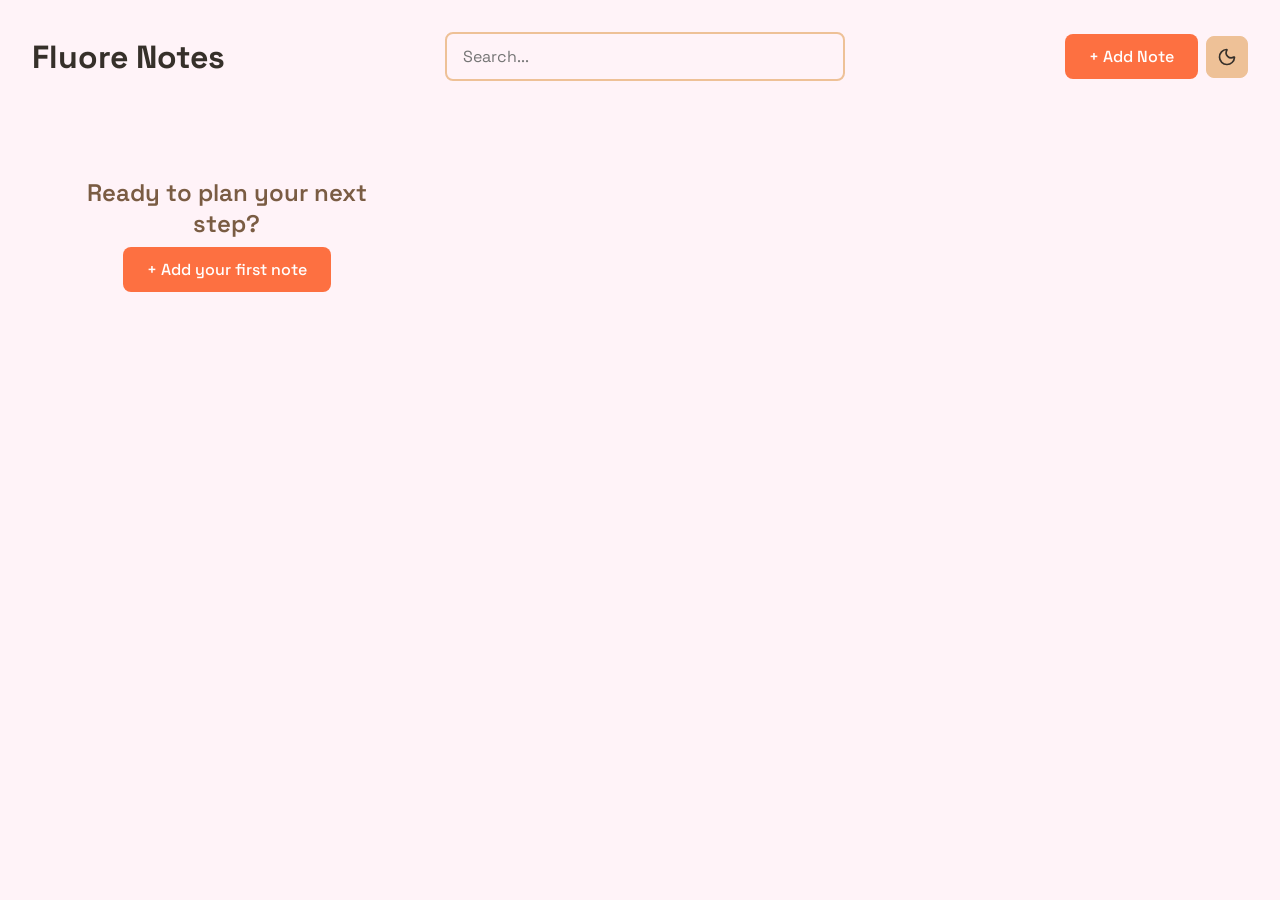
==== apps/web/index.html @ f46772a7 "file system refactor" ====
<!DOCTYPE html>
<html lang="en">
<head>
    <meta charset="UTF-8">
    <meta name="viewport" content="width=device-width, initial-scale=1.0">
    <title>Fluore</title>

    <meta name="google-site-verification" content="DSH0HZp0ZJgHmGOEcTpcjYUxs8lS-x4-sncp4mgwa3U" />

    <script
    src="https://js.sentry-cdn.com/c8f91f87a39161efba118c9aa3c41ac3.min.js"
    crossorigin="anonymous"
    ></script>

    <script>
    Sentry.onLoad(function() {
        Sentry.init({
        // Tracing
        tracesSampleRate: 1.0, // Capture 100% of the transactions
        });
    });
    </script>

    <link rel="stylesheet" href="style.css">
    <script src="app.js" defer></script>
</head>
<body>
    <header>
        <h1>Fluore Notes</h1>

        <input type="text" id="searchInput" class="search-bar" placeholder="Search...">

        <div class="header-actions">
            <button class="add-note-btn" onclick="openNoteDialog()">+ Add Note</button> <!-- also calling a function -->
            <button id="themeToggleBtn" class="theme-toggle-btn" aria-label="Toggle theme">
                <svg width="20" height="20" viewBox="0 0 24 24" fill="none" stroke="currentColor" stroke-width="2" stroke-linecap="round" stroke-linejoin="round"><path d="M21 12.79A9 9 0 1 1 11.21 3 7 7 0 0 0 21 12.79z"/></svg>
            </button>
        </div>
    </header>
    <main id="notesContainer" class="notes-grid">

    </main>
    <dialog id="noteDialog">
        <div class="dialog-content">
            <div class="dialog-header">
                <h2 class="dialog-title" id="dialogTitle">Add New Note</h2>
                <button class="close-btn" onclick="closeNoteDialog()">x</button> <!-- calling javascript function -->
            </div>

            <form id="noteForm">
                <div class="form-group">
                    <label for="noteTitle" class="form-label">Title</label>
                    <input type="text" id="noteTitle" class="form-input" placeholder="Enter Note Title..." required>
                </div>

                <div class="form-group">
                    <label for="noteContent" class="form-label">Content</label>
                    <textarea id="noteContent" class="form-textarea" placeholder="Write your note here..." required></textarea>
                </div>

                <div class="form-group">
                    <select id="noteColor" class="form-input">
                        <option value="">🎨 Default</option>
                        <option value="#FF3B30">🔴 Dusty Rose</option>
                        <option value="#FF9500">🟠 Warm Peach</option>
                        <option value="#FFCC00">🟡 Butter Cream</option>
                        <option value="#34C759">🟢 Sage Green</option>
                        <option value="#007AFF">🔵 Ice Cyan</option>
                        <option value="#AF52DE">🟣 Muted Lavender</option>
                        <option value="#FFFFFF">⚪ Soft Slate Gray</option>
                    </select>
                </div>

                <div class="dialog-actions">
                    <button type="button" class="cancel-btn" onclick="closeNoteDialog()">Cancel</button>
                    <button type="submit" class="save-btn">Save Note</button>
                </div>

            </form>
        </div>

    </dialog>
</body>
</html>
---- apps/web/style.css ----
@import url('https://fonts.googleapis.com/css2?family=Space+Grotesk:wght@300..700&display=swap');

* {
  margin: 0;
  padding: 0;
  box-sizing: border-box;
}

:root {
  --brand-color: #fd7041;
  --brand-hover: #d25635;
  --base-color: #fff3f8;
  --surface-color: #eec197;
  --text-color: #36302a;
  --secondary-text-color: #7a5c43;
  --base-transparent-90: rgba(255, 243, 248, 0.9);
  --base-transparent-100: rgba(255, 243, 248, 1);
  --shadow-color: rgba(54, 48, 42, 0.1);
  --backdrop-color: rgba(54, 48, 42, 0.2);
}

.dark-theme {
  --brand-color: #ff845e;
  --brand-hover: #fd7041;
  --base-color: #1f1a17;
  --surface-color: #2d2520;
  --text-color: #fff3f8;
  --secondary-text-color: #eec197;
  --base-transparent-90: rgba(31, 26, 23, 0.9);
  --base-transparent-100: rgba(31, 26, 23, 1);
  --shadow-color: rgba(0, 0, 0, 0.5);
  --backdrop-color: rgba(31, 26, 23, 0.7);
}

body {
  font-family: 'Space Grotesk', sans-serif;
  margin: 2rem;
  background: var(--base-color);
  color: var(--text-color);
}

h1 {
  margin-bottom: 0;
}

button, input, textarea {
  font: inherit;
}

header {
  display: flex;
  justify-content: space-between;
  align-items: center;
  margin-bottom: 2rem;
  gap: 1rem;
}

.header-actions {
  display: flex;
  align-items: center;
  gap: 0.5rem;
}

.add-note-btn, .cancel-btn, .save-btn {
  padding: 0.75rem 1.5rem;
  border: none;
  border-radius: 0.5rem;
  cursor: pointer;
  font-weight: 500;
  transition: all 0.2s ease;
}

.add-note-btn, .save-btn {
  background: var(--brand-color);
  color: white;
}

.add-note-btn:hover, .save-btn:hover {
  background: var(--brand-hover);
}

.theme-toggle-btn {
  height: 42px;
  width: 42px;
  padding: 0;
  display: inline-flex;
  align-items: center;
  justify-content: center;
  background: var(--surface-color);
  color: var(--text-color);
  border: 1px solid var(--surface-color);
  border-radius: 0.5rem;
  cursor: pointer;
  transition: all 0.2s ease;
  margin-left: 0;
}

.theme-toggle-btn svg {
  width: 20px;
  height: 20px;
  display: block;
}

.theme-toggle-btn:hover {
  background: var(--brand-color);
  color: white;
}

.search-bar {
  flex: 1 0 100%; 
  max-width: 400px;
  margin: 0 1rem;
  padding: 0.75rem 1rem;
  border: 2px solid var(--surface-color);
  border-radius: 0.5rem;
  background: var(--base-color);
  color: var(--text-color);
  transition: border-color 0.2s ease;
}

.search-bar:focus {
  outline: none;
  border-color: var(--brand-color);
}

.notes-grid {
  display: grid;
  grid-template-columns: repeat(auto-fill, minmax(300px, 1fr));
  gap: 1.5rem;
}

.note-card {
  background: var(--surface-color);
  border-radius: 0.75rem;
  padding: 1.5rem;
  border: 1px solid var(--surface-color);
  transition: all 0.2s ease;
  position: relative;
}

.note-card:hover {
  transform: scale(1.02);
  box-shadow: 0 4px 20px var(--shadow-color);
}

.note-title {
  font-size: 1.25rem;
  font-weight: 600;
  margin-bottom: 0.75rem;
  color: var(--text-color);
  word-wrap: break-word;
}

.note-content {
  color: var(--secondary-text-color);
  line-height: 1.6;
  margin-bottom: 1rem;
  word-wrap: break-word;
  white-space: pre-wrap;
}

.note-actions {
  position: absolute;
  top: 1rem;
  right: 1rem;
  display: flex;
  gap: 0.5rem;
  opacity: 0;
  visibility: hidden;
  transition: all 0.2s ease;
}

.note-card:hover .note-actions {
  opacity: 1;
  visibility: visible;
}

.edit-btn, .delete-btn {
  width: 32px;
  height: 32px;
  border: none;
  border-radius: 0.375rem;
  cursor: pointer;
  display: flex;
  align-items: center;
  justify-content: center;
  transition: all 0.2s ease;
  backdrop-filter: blur(10px);
  background: var(--base-transparent-90);
  color: var(--text-color);
  border: 1px solid var(--surface-color);
}

.edit-btn:hover {
  background: var(--base-transparent-100);
  transform: scale(1.05);
}

.delete-btn:hover {
  background: #ff5252;
  transform: scale(1.05);
  color: white;
}

dialog {
  margin: auto;
  inset: 0;
  border: none;
  border-radius: 1rem;
  padding: 0;
  background: var(--surface-color);
  color: var(--text-color);
  max-width: 500px;
  width: 90vw;
}

dialog::backdrop {
  background: var(--backdrop-color);
  backdrop-filter: blur(4px);
}

.dialog-content {
  padding: 2rem;
}

.dialog-header {
  display: flex;
  justify-content: space-between;
  align-items: center;
  margin-bottom: 1.5rem;
}

.dialog-title {
  font-size: 1.5rem;
  font-weight: 600;
}

.close-btn {
  background: none;
  border: none;
  font-size: 1.5rem;
  cursor: pointer;
  color: var(--secondary-text-color);
  padding: 0.25rem;
  border-radius: 0.25rem;
  transition: background 0.2s ease;
}

.close-btn:hover {
  background: var(--surface-color);
}

.form-group {
  margin-bottom: 1.5rem;
}

.form-label {
  display: block;
  margin-bottom: 0.5rem;
  font-weight: 500;
  color: var(--text-color);
}

.form-input, .form-textarea {
  width: 100%;
  padding: 0.75rem;
  border: 2px solid var(--surface-color);
  border-radius: 0.5rem;
  font-size: 1rem;
  transition: border-color 0.2s ease;
  background: var(--base-color);
  color: var(--text-color);
}

.form-input:focus, .form-textarea:focus {
  outline: none;
  border-color: var(--brand-color);
}

.form-textarea {
  resize: vertical;
  min-height: 120px;
}

.dialog-actions {
  display: flex;
  gap: 1rem;
  justify-content: flex-end;
}

.cancel-btn {
  background: var(--base-color);
  color: var(--text-color);
}

.empty-state {
  text-align: center;
  padding: 4rem 2rem;
  color: var(--secondary-text-color);
}

.empty-state h2 {
  font-size: 1.5rem;
  margin-bottom: 0.5rem;
  font-weight: 600;
}

.empty-state p {
  font-size: 1rem;
  margin-bottom: 2rem;
}

/* Fix mobile layout */
@media (max-width: 600px) {
  body {
    margin: 1rem; 
  }

  header {
    flex-wrap: wrap; 
    justify-content: space-between;
    align-items: center;
    gap: 0.75rem;
  }

  header h1 {
    order: 1;
    font-size: 1.5rem;
  }

  .header-actions {
    order: 2;
    display: flex;
    align-items: center;
  }

  .add-note-btn {
    padding: 0.6rem 1rem;
    font-size: 0.9rem;
    white-space: nowrap;
  }

  .theme-toggle-btn {
    padding: 0.6rem 0.8rem;
  }

  .search-bar {
    order: 3; 
    margin: 0.5rem 0 0 0;
    max-width: 100%;
    width: 100%;
  }
}

/* Ensure dark text on cards with light pastel backgrounds */
.note-card[style*="background-color: #"],
.note-card[style*="background-color:#"] {
  color: #36302a;
}

.note-card[style*="background-color: #"] .note-title,
.note-card[style*="background-color:#"] .note-title {
  color: #36302a;
}

.note-card[style*="background-color: #"] .note-content,
.note-card[style*="background-color:#"] .note-content {
  color: #524336;
}
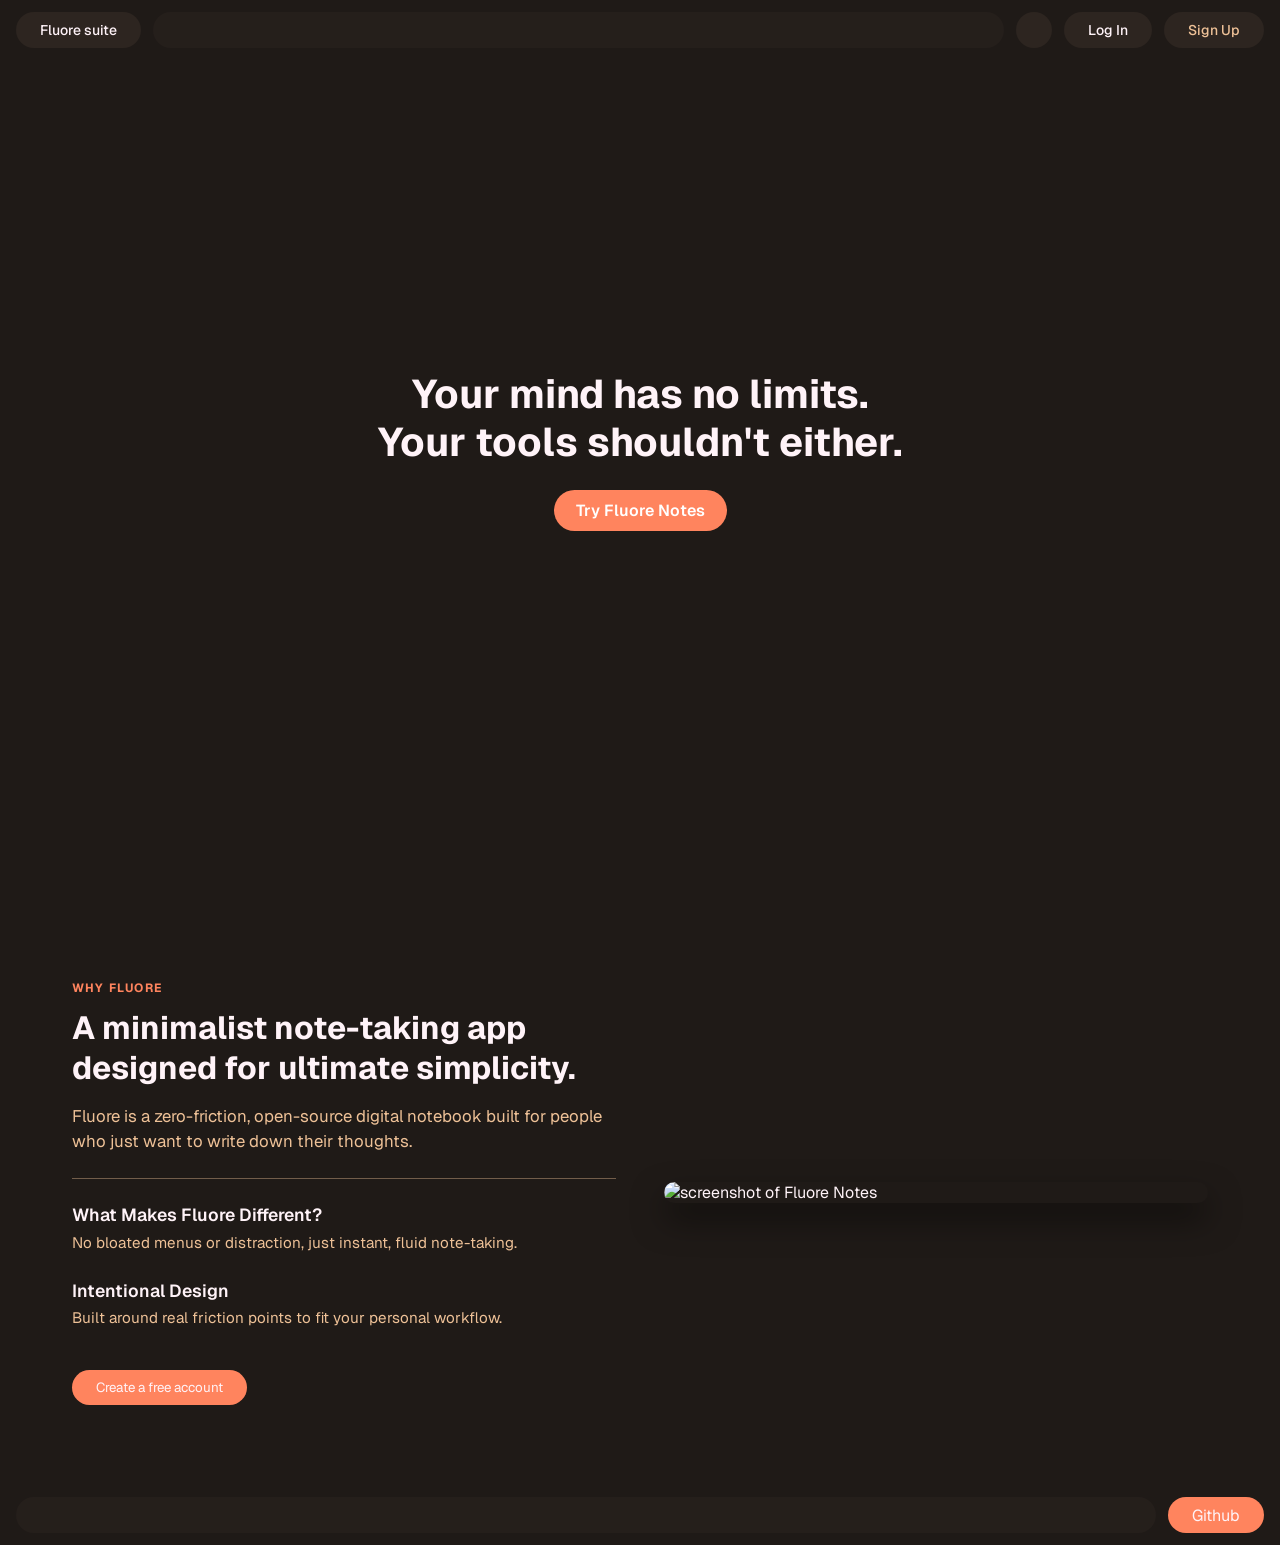
==== commit a781124e: "refactor" ====
--- a/apps/web/index.html
+++ b/apps/web/index.html
@@ -3,82 +3,60 @@
 <head>
     <meta charset="UTF-8">
     <meta name="viewport" content="width=device-width, initial-scale=1.0">
-    <title>Fluore</title>
-
-    <meta name="google-site-verification" content="DSH0HZp0ZJgHmGOEcTpcjYUxs8lS-x4-sncp4mgwa3U" />
-
-    <script
-    src="https://js.sentry-cdn.com/c8f91f87a39161efba118c9aa3c41ac3.min.js"
-    crossorigin="anonymous"
-    ></script>
-
-    <script>
-    Sentry.onLoad(function() {
-        Sentry.init({
-        // Tracing
-        tracesSampleRate: 1.0, // Capture 100% of the transactions
-        });
-    });
-    </script>
-
+    <title>Document</title>
     <link rel="stylesheet" href="style.css">
     <script src="app.js" defer></script>
 </head>
-<body>
-    <header>
-        <h1>Fluore Notes</h1>
 
-        <input type="text" id="searchInput" class="search-bar" placeholder="Search...">
+<body class="dark-theme">
+    <div class="first-screen">
+        <header>
+            <nav class="navbar">
+                <div class="nav-brand">Fluore suite</div>
+                <div class="gap"></div>
+                <button class="theme-switch"></button>
+                <button class="login">Log In</button>
+                <button class="signup">Sign Up</button>
+            </nav>
+        </header>
 
-        <div class="header-actions">
-            <button class="add-note-btn" onclick="openNoteDialog()">+ Add Note</button> <!-- also calling a function -->
-            <button id="themeToggleBtn" class="theme-toggle-btn" aria-label="Toggle theme">
-                <svg width="20" height="20" viewBox="0 0 24 24" fill="none" stroke="currentColor" stroke-width="2" stroke-linecap="round" stroke-linejoin="round"><path d="M21 12.79A9 9 0 1 1 11.21 3 7 7 0 0 0 21 12.79z"/></svg>
-            </button>
-        </div>
-    </header>
-    <main id="notesContainer" class="notes-grid">
+        <section class="hero-section">
+            <h1 class="hero-text">Your mind has no limits.<br>Your tools shouldn't either.</h1>
+            <a href="https://fluore.pages.dev" class="primary-cta">Try Fluore Notes</a>
+        </section>
+    </div>
 
-    </main>
-    <dialog id="noteDialog">
-        <div class="dialog-content">
-            <div class="dialog-header">
-                <h2 class="dialog-title" id="dialogTitle">Add New Note</h2>
-                <button class="close-btn" onclick="closeNoteDialog()">x</button> <!-- calling javascript function -->
+    <section class="introduction">
+        <div class="intro-text">
+            <span class="section-tag">WHY FLUORE</span>
+            <h2>A minimalist note-taking app designed for ultimate simplicity.</h2>
+
+            <h3 class="intro-subtitle">Fluore is a zero-friction, open-source digital notebook built for people who just want to write down their thoughts.</h3>
+            
+            <hr class="divider">
+
+            <div class="feature-list">
+                <div class="feature-item">
+                    <h3>What Makes Fluore Different?</h3>
+                    <p>No bloated menus or distraction, just instant, fluid note-taking.</p>
+                </div>
+                <div class="feature-item">
+                    <h3>Intentional Design</h3>
+                    <p>Built around real friction points to fit your personal workflow.</p>
+                </div>
             </div>
 
-            <form id="noteForm">
-                <div class="form-group">
-                    <label for="noteTitle" class="form-label">Title</label>
-                    <input type="text" id="noteTitle" class="form-input" placeholder="Enter Note Title..." required>
-                </div>
-
-                <div class="form-group">
-                    <label for="noteContent" class="form-label">Content</label>
-                    <textarea id="noteContent" class="form-textarea" placeholder="Write your note here..." required></textarea>
-                </div>
-
-                <div class="form-group">
-                    <select id="noteColor" class="form-input">
-                        <option value="">🎨 Default</option>
-                        <option value="#FF3B30">🔴 Dusty Rose</option>
-                        <option value="#FF9500">🟠 Warm Peach</option>
-                        <option value="#FFCC00">🟡 Butter Cream</option>
-                        <option value="#34C759">🟢 Sage Green</option>
-                        <option value="#007AFF">🔵 Ice Cyan</option>
-                        <option value="#AF52DE">🟣 Muted Lavender</option>
-                        <option value="#FFFFFF">⚪ Soft Slate Gray</option>
-                    </select>
-                </div>
-
-                <div class="dialog-actions">
-                    <button type="button" class="cancel-btn" onclick="closeNoteDialog()">Cancel</button>
-                    <button type="submit" class="save-btn">Save Note</button>
-                </div>
-
-            </form>
+            <button class="secondary-cta">Create a free account</button>
         </div>
 
-    </dialog>
+        <div class="intro-image">
+            <img src="assets/ss.png" alt="screenshot of Fluore Notes" class="notes-ss">
+        </div>
+    </section>
+
+    <footer class="github">
+        <div class="gap"></div>
+        <a href="https://github.com/HamidAzizProtik/Fluore" class="github-btn">Github</a>
+    </footer>
 </body>
-</html> +</html>
--- a/apps/web/style.css
+++ b/apps/web/style.css
@@ -1,369 +1,314 @@
-@import url('https://fonts.googleapis.com/css2?family=Space+Grotesk:wght@300..700&display=swap');
+@import url('https://fonts.googleapis.com/css2?family=Geist:wght@100..900&display=swap');
 
 * {
-  margin: 0;
-  padding: 0;
-  box-sizing: border-box;
+    margin: 0;
+    padding: 0;
+    box-sizing: border-box;
 }
 
 :root {
-  --brand-color: #fd7041;
-  --brand-hover: #d25635;
-  --base-color: #fff3f8;
-  --surface-color: #eec197;
-  --text-color: #36302a;
-  --secondary-text-color: #7a5c43;
-  --base-transparent-90: rgba(255, 243, 248, 0.9);
-  --base-transparent-100: rgba(255, 243, 248, 1);
-  --shadow-color: rgba(54, 48, 42, 0.1);
-  --backdrop-color: rgba(54, 48, 42, 0.2);
+    --brand-color: #fd7041;
+    --brand-hover: #d25635;
+    --base-color: #fff3f8;
+    --surface-color: #eec197;
+    --text-color: #36302a;
+    --secondary-text-color: #7a5c43;
+    --base-transparent-90: rgba(255, 243, 248, 0.9);
+    --base-transparent-100: rgba(255, 243, 248, 1);
+    --shadow-color: rgba(54, 48, 42, 0.1);
+    --backdrop-color: rgba(54, 48, 42, 0.2);
 }
 
 .dark-theme {
-  --brand-color: #ff845e;
-  --brand-hover: #fd7041;
-  --base-color: #1f1a17;
-  --surface-color: #2d2520;
-  --text-color: #fff3f8;
-  --secondary-text-color: #eec197;
-  --base-transparent-90: rgba(31, 26, 23, 0.9);
-  --base-transparent-100: rgba(31, 26, 23, 1);
-  --shadow-color: rgba(0, 0, 0, 0.5);
-  --backdrop-color: rgba(31, 26, 23, 0.7);
+    --brand-color: #ff845e;
+    --brand-hover: #fd7041;
+    --base-color: #1f1a17;
+    --surface-color: #2d2520;
+    --text-color: #fff3f8;
+    --button-text-color: #fff3f8;
+    --secondary-text-color: #eec197;
+    --base-transparent-90: rgba(31, 26, 23, 0.9);
+    --base-transparent-100: rgba(31, 26, 23, 1);
+    --shadow-color: rgba(0, 0, 0, 0.5);
+    --backdrop-color: rgba(31, 26, 23, 0.7);
 }
 
 body {
-  font-family: 'Space Grotesk', sans-serif;
-  margin: 2rem;
-  background: var(--base-color);
-  color: var(--text-color);
-}
-
-h1 {
-  margin-bottom: 0;
-}
-
-button, input, textarea {
-  font: inherit;
+    font-family: 'Geist', sans-serif;
+    margin: 0;
+    background: var(--base-color);
+    color: var(--text-color);
+}
+
+/* --- First Screen & Navigation --- */
+.first-screen {
+    position: relative;
+    min-height: 100vh;
+    min-height: 100dvh;
+    display: flex;
+    flex-direction: column;
 }
 
 header {
-  display: flex;
-  justify-content: space-between;
-  align-items: center;
-  margin-bottom: 2rem;
-  gap: 1rem;
-}
-
-.header-actions {
-  display: flex;
-  align-items: center;
-  gap: 0.5rem;
-}
-
-.add-note-btn, .cancel-btn, .save-btn {
-  padding: 0.75rem 1.5rem;
-  border: none;
-  border-radius: 0.5rem;
-  cursor: pointer;
-  font-weight: 500;
-  transition: all 0.2s ease;
-}
-
-.add-note-btn, .save-btn {
-  background: var(--brand-color);
-  color: white;
-}
-
-.add-note-btn:hover, .save-btn:hover {
-  background: var(--brand-hover);
-}
-
-.theme-toggle-btn {
-  height: 42px;
-  width: 42px;
-  padding: 0;
-  display: inline-flex;
-  align-items: center;
-  justify-content: center;
-  background: var(--surface-color);
-  color: var(--text-color);
-  border: 1px solid var(--surface-color);
-  border-radius: 0.5rem;
-  cursor: pointer;
-  transition: all 0.2s ease;
-  margin-left: 0;
-}
-
-.theme-toggle-btn svg {
-  width: 20px;
-  height: 20px;
-  display: block;
-}
-
-.theme-toggle-btn:hover {
-  background: var(--brand-color);
-  color: white;
-}
-
-.search-bar {
-  flex: 1 0 100%; 
-  max-width: 400px;
-  margin: 0 1rem;
-  padding: 0.75rem 1rem;
-  border: 2px solid var(--surface-color);
-  border-radius: 0.5rem;
-  background: var(--base-color);
-  color: var(--text-color);
-  transition: border-color 0.2s ease;
-}
-
-.search-bar:focus {
-  outline: none;
-  border-color: var(--brand-color);
-}
-
-.notes-grid {
-  display: grid;
-  grid-template-columns: repeat(auto-fill, minmax(300px, 1fr));
-  gap: 1.5rem;
-}
-
-.note-card {
-  background: var(--surface-color);
-  border-radius: 0.75rem;
-  padding: 1.5rem;
-  border: 1px solid var(--surface-color);
-  transition: all 0.2s ease;
-  position: relative;
-}
-
-.note-card:hover {
-  transform: scale(1.02);
-  box-shadow: 0 4px 20px var(--shadow-color);
-}
-
-.note-title {
-  font-size: 1.25rem;
-  font-weight: 600;
-  margin-bottom: 0.75rem;
-  color: var(--text-color);
-  word-wrap: break-word;
-}
-
-.note-content {
-  color: var(--secondary-text-color);
-  line-height: 1.6;
-  margin-bottom: 1rem;
-  word-wrap: break-word;
-  white-space: pre-wrap;
-}
-
-.note-actions {
-  position: absolute;
-  top: 1rem;
-  right: 1rem;
-  display: flex;
-  gap: 0.5rem;
-  opacity: 0;
-  visibility: hidden;
-  transition: all 0.2s ease;
-}
-
-.note-card:hover .note-actions {
-  opacity: 1;
-  visibility: visible;
-}
-
-.edit-btn, .delete-btn {
-  width: 32px;
-  height: 32px;
-  border: none;
-  border-radius: 0.375rem;
-  cursor: pointer;
-  display: flex;
-  align-items: center;
-  justify-content: center;
-  transition: all 0.2s ease;
-  backdrop-filter: blur(10px);
-  background: var(--base-transparent-90);
-  color: var(--text-color);
-  border: 1px solid var(--surface-color);
-}
-
-.edit-btn:hover {
-  background: var(--base-transparent-100);
-  transform: scale(1.05);
-}
-
-.delete-btn:hover {
-  background: #ff5252;
-  transform: scale(1.05);
-  color: white;
-}
-
-dialog {
-  margin: auto;
-  inset: 0;
-  border: none;
-  border-radius: 1rem;
-  padding: 0;
-  background: var(--surface-color);
-  color: var(--text-color);
-  max-width: 500px;
-  width: 90vw;
-}
-
-dialog::backdrop {
-  background: var(--backdrop-color);
-  backdrop-filter: blur(4px);
-}
-
-.dialog-content {
-  padding: 2rem;
-}
-
-.dialog-header {
-  display: flex;
-  justify-content: space-between;
-  align-items: center;
-  margin-bottom: 1.5rem;
-}
-
-.dialog-title {
-  font-size: 1.5rem;
-  font-weight: 600;
-}
-
-.close-btn {
-  background: none;
-  border: none;
-  font-size: 1.5rem;
-  cursor: pointer;
-  color: var(--secondary-text-color);
-  padding: 0.25rem;
-  border-radius: 0.25rem;
-  transition: background 0.2s ease;
-}
-
-.close-btn:hover {
-  background: var(--surface-color);
-}
-
-.form-group {
-  margin-bottom: 1.5rem;
-}
-
-.form-label {
-  display: block;
-  margin-bottom: 0.5rem;
-  font-weight: 500;
-  color: var(--text-color);
-}
-
-.form-input, .form-textarea {
-  width: 100%;
-  padding: 0.75rem;
-  border: 2px solid var(--surface-color);
-  border-radius: 0.5rem;
-  font-size: 1rem;
-  transition: border-color 0.2s ease;
-  background: var(--base-color);
-  color: var(--text-color);
-}
-
-.form-input:focus, .form-textarea:focus {
-  outline: none;
-  border-color: var(--brand-color);
-}
-
-.form-textarea {
-  resize: vertical;
-  min-height: 120px;
-}
-
-.dialog-actions {
-  display: flex;
-  gap: 1rem;
-  justify-content: flex-end;
-}
-
-.cancel-btn {
-  background: var(--base-color);
-  color: var(--text-color);
-}
-
-.empty-state {
-  text-align: center;
-  padding: 4rem 2rem;
-  color: var(--secondary-text-color);
-}
-
-.empty-state h2 {
-  font-size: 1.5rem;
-  margin-bottom: 0.5rem;
-  font-weight: 600;
-}
-
-.empty-state p {
-  font-size: 1rem;
-  margin-bottom: 2rem;
-}
-
-/* Fix mobile layout */
-@media (max-width: 600px) {
-  body {
-    margin: 1rem; 
-  }
-
-  header {
-    flex-wrap: wrap; 
+    position: absolute;
+    top: 0;
+    left: 0;
+    width: 100%;
+    z-index: 10;
+}
+
+.hero-section {
+    flex: 1;
+    display: flex;
+    flex-direction: column;
+    justify-content: center;
+    align-items: center;
+    text-align: center;
+    padding: 2rem 1rem;
+}
+
+h1.hero-text {
+    margin-bottom: 1.5rem;
+    font-size: 2.5rem;
+    line-height: 1.2;
+}
+
+.primary-cta {
+    display: inline-flex;
+    align-items: center;
+    justify-content: center;
+    background-color: var(--brand-color);
+    color: #ffffff;
+    font-size: 1rem;
+    font-weight: 600;
+    padding: 10px 22px;
+    border-radius: 9999px;
+    border: none;
+    outline: none;
+    cursor: pointer;
+    text-decoration: none;
+    transition: background-color 0.2s ease, transform 0.1s ease;
+}
+
+.primary-cta:hover {
+    background-color: var(--brand-hover);
+}
+
+.primary-cta:active {
+    transform: scale(0.98);
+}
+
+hr.divider {
+    width: 100%;
+    margin-top: 1.5rem;
+    margin-bottom: 1.5rem; 
+    border: none;
+    border-top: 1px solid var(--secondary-text-color);
+    opacity: 0.4;
+}
+
+.navbar {
+    display: flex;
+    align-items: center;
+    width: 100%;
+    padding: 12px 16px;
+    gap: 12px;
+    background-color: var(--base-color);
+}
+
+.navbar > * {
+    height: 36px;
+    border-radius: 9999px;
+    border: none;
+    outline: none;
+    font-family: inherit;
+    font-size: 14px;
+    font-weight: 500;
+    display: flex;
+    align-items: center;
+    justify-content: center;
+    box-sizing: border-box;
+}
+
+.nav-brand {
+    background-color: var(--surface-color);
+    color: var(--text-color);
+    padding: 0 24px;
+    white-space: nowrap;
+    flex-shrink: 0; 
+}
+
+.gap {
+    flex: 1; 
+    background-color: var(--surface-color);
+    opacity: 0.5;
+    min-width: 20px;
+    height: 36px;
+    border-radius: 9999px;
+}
+
+.theme-switch {
+    background-color: var(--surface-color);
+    width: 36px; 
+    cursor: pointer;
+    flex-shrink: 0;
+}
+
+.login {
+    background-color: var(--surface-color);
+    color: var(--text-color);
+    padding: 0 24px;
+    cursor: pointer;
+    flex-shrink: 0;
+}
+
+.signup {
+    background-color: var(--surface-color);
+    color: var(--secondary-text-color);
+    padding: 0 24px;
+    cursor: pointer;
+    flex-shrink: 0;
+}
+
+.navbar button:hover {
+    opacity: 0.9;
+}
+
+/* --- Introduction Section --- */
+.introduction {
+    display: flex;
+    align-items: stretch;
     justify-content: space-between;
-    align-items: center;
-    gap: 0.75rem;
-  }
-
-  header h1 {
-    order: 1;
-    font-size: 1.5rem;
-  }
-
-  .header-actions {
-    order: 2;
-    display: flex;
-    align-items: center;
-  }
-
-  .add-note-btn {
-    padding: 0.6rem 1rem;
-    font-size: 0.9rem;
-    white-space: nowrap;
-  }
-
-  .theme-toggle-btn {
-    padding: 0.6rem 0.8rem;
-  }
-
-  .search-bar {
-    order: 3; 
-    margin: 0.5rem 0 0 0;
-    max-width: 100%;
-    width: 100%;
-  }
-}
-
-/* Ensure dark text on cards with light pastel backgrounds */
-.note-card[style*="background-color: #"],
-.note-card[style*="background-color:#"] {
-  color: #36302a;
-}
-
-.note-card[style*="background-color: #"] .note-title,
-.note-card[style*="background-color:#"] .note-title {
-  color: #36302a;
-}
-
-.note-card[style*="background-color: #"] .note-content,
-.note-card[style*="background-color:#"] .note-content {
-  color: #524336;
+    gap: 3rem;
+    padding: 5rem 2rem;
+    max-width: 1200px;
+    margin: 0 auto;
+}
+
+.intro-text {
+    flex: 1;
+    display: flex;
+    flex-direction: column;
+    align-items: flex-start; 
+}
+
+.section-tag {
+    font-size: 0.75rem;
+    font-weight: 700;
+    letter-spacing: 0.1em;
+    text-transform: uppercase;
+    color: var(--brand-color);
+    margin-bottom: 0.75rem;
+}
+
+.intro-text h2 {
+    font-size: 2rem;
+    font-weight: 700;
+    line-height: 1.25;
+    color: var(--text-color);
+    margin-bottom: 1rem;
+}
+
+.intro-subtitle {
+    font-size: 1.05rem;
+    font-weight: 400;
+    line-height: 1.5;
+    color: var(--secondary-text-color);
+}
+
+.feature-list {
+    display: flex;
+    flex-direction: column;
+    gap: 1.5rem;
+    margin-bottom: 2.5rem;
+    width: 100%;
+}
+
+.feature-item h3 {
+    font-size: 1.1rem;
+    font-weight: 600;
+    color: var(--text-color);
+    margin-bottom: 0.35rem;
+}
+
+.feature-item p {
+    font-size: 0.95rem;
+    line-height: 1.5;
+    color: var(--secondary-text-color);
+}
+
+.intro-image {
+    flex: 1;
+    display: flex;
+    align-items: center;
+    justify-content: center;
+}
+
+.notes-ss {
+    width: 100%;
+    max-width: 600px;
+    height: auto;
+    display: block;
+    border-radius: 12px;
+    box-shadow: 0 16px 32px var(--shadow-color);
+}
+
+.secondary-cta {
+    margin-top: auto;
+    display: inline-flex;
+    align-items: center;
+    justify-content: center;
+    height: 35px;
+    padding: 0 24px;
+    box-sizing: border-box;
+    flex-shrink: 0;
+    background-color: var(--brand-color);
+    color: var(--button-text-color);
+    font-family: inherit;
+    border: none;
+    border-radius: 9999px;
+    cursor: pointer;
+    transition: background-color 0.2s ease, transform 0.1s ease;
+}
+
+.secondary-cta:hover {
+    background-color: var(--brand-hover);
+}
+
+.secondary-cta:active {
+    transform: scale(0.98);
+}
+
+/* --- Footer --- */
+.github {
+    display: flex;
+    align-items: center;
+    gap: 12px;
+    padding: 12px 16px;
+}
+
+.github-btn {
+    text-decoration: none;
+    display: inline-flex;
+    align-items: center;
+    justify-content: center;
+    height: 36px;
+    padding: 0 24px;
+    box-sizing: border-box;
+    flex-shrink: 0;
+    background-color: var(--brand-color);
+    color: var(--button-text-color);
+    font-family: inherit;
+    border: none;
+    border-radius: 9999px;
+    cursor: pointer;
+    transition: background-color 0.2s ease, transform 0.1s ease;
+}
+
+.github-btn:hover {
+    background-color: var(--brand-hover);
+}
+
+.github-btn:active {
+    transform: scale(0.98);
 }
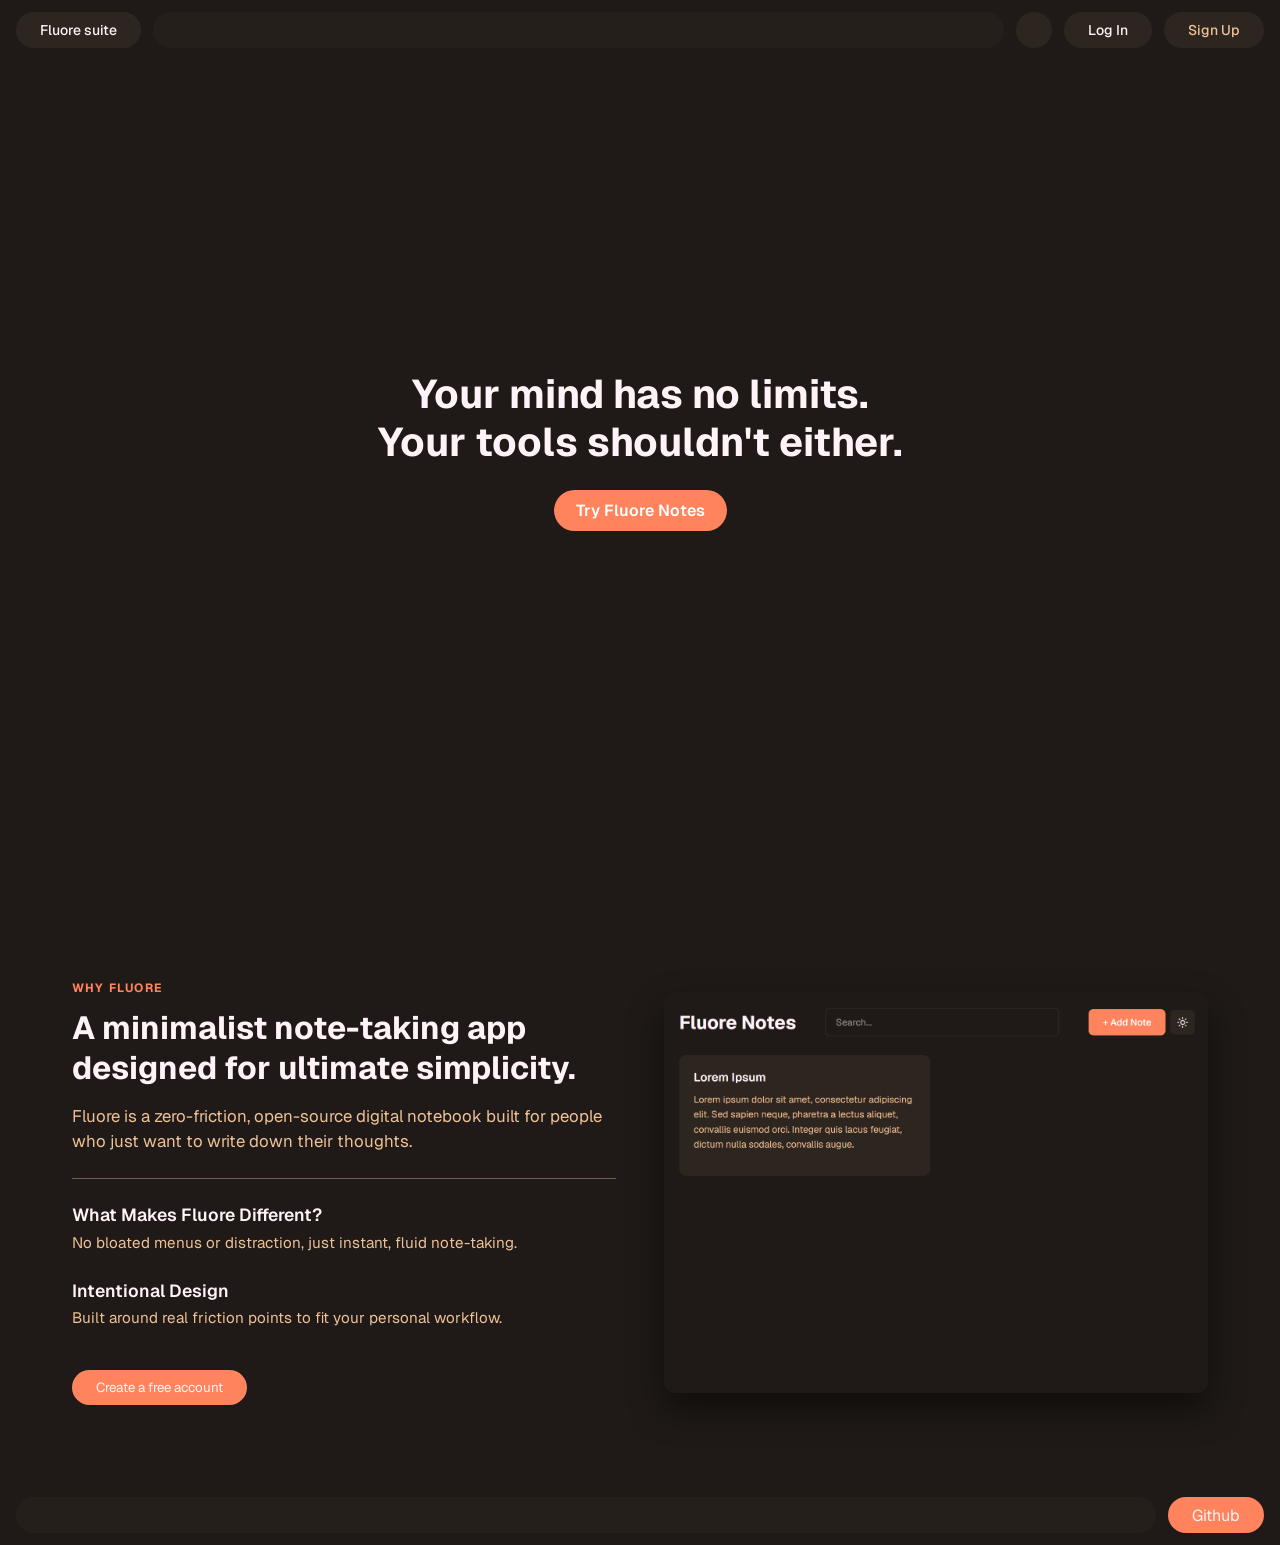
==== commit 01e194d3: "img-fix" ====
--- a/apps/web/index.html
+++ b/apps/web/index.html
@@ -22,7 +22,7 @@
 
         <section class="hero-section">
             <h1 class="hero-text">Your mind has no limits.<br>Your tools shouldn't either.</h1>
-            <a href="https://fluore.pages.dev" class="primary-cta">Try Fluore Notes</a>
+            <a href="https://fluore-notes.pages.dev/" class="primary-cta">Try Fluore Notes</a>
         </section>
     </div>
 
@@ -50,13 +50,13 @@
         </div>
 
         <div class="intro-image">
-            <img src="assets/ss.png" alt="screenshot of Fluore Notes" class="notes-ss">
+            <img src="/assets/ss.png" alt="screenshot of Fluore Notes" class="notes-ss">
         </div>
     </section>
 
     <footer class="github">
         <div class="gap"></div>
-        <a href="https://github.com/HamidAzizProtik/Fluore" class="github-btn">Github</a>
+        <a href="https://github.com/HamidAzizProtik/Fluore-Notes" class="github-btn">Github</a>
     </footer>
 </body>
 </html>
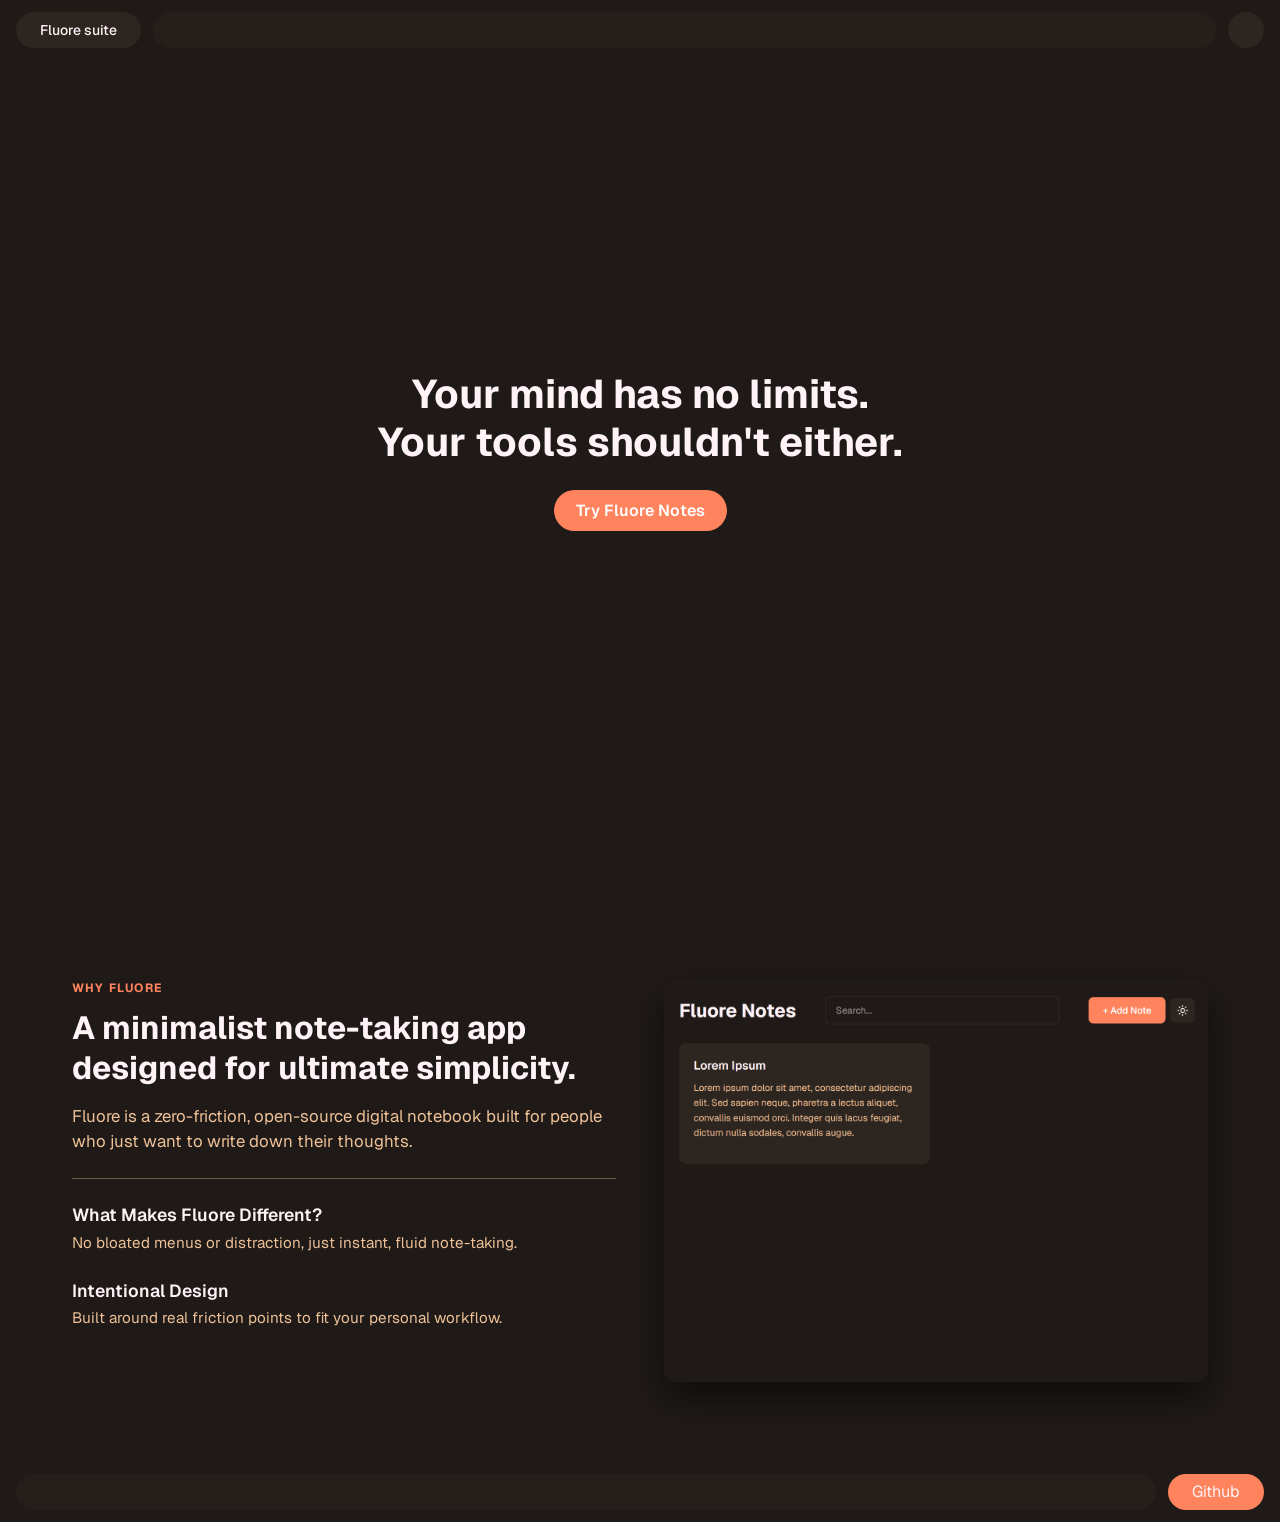
==== commit def632b8: "auth" ====
--- a/apps/web/index.html
+++ b/apps/web/index.html
@@ -3,7 +3,7 @@
 <head>
     <meta charset="UTF-8">
     <meta name="viewport" content="width=device-width, initial-scale=1.0">
-    <title>Document</title>
+    <title>Fluore suite</title>
     <link rel="stylesheet" href="style.css">
     <script src="app.js" defer></script>
 </head>
@@ -15,8 +15,6 @@
                 <div class="nav-brand">Fluore suite</div>
                 <div class="gap"></div>
                 <button class="theme-switch"></button>
-                <button class="login">Log In</button>
-                <button class="signup">Sign Up</button>
             </nav>
         </header>
 
@@ -45,9 +43,8 @@
                     <p>Built around real friction points to fit your personal workflow.</p>
                 </div>
             </div>
-
-            <button class="secondary-cta">Create a free account</button>
-        </div>
+            
+            </div>
 
         <div class="intro-image">
             <img src="/assets/ss.png" alt="screenshot of Fluore Notes" class="notes-ss">
--- a/apps/web/style.css
+++ b/apps/web/style.css
@@ -311,4 +311,17 @@
 
 .github-btn:active {
     transform: scale(0.98);
+}
+
+@media (max-width: 768px) {
+    .introduction {
+        flex-direction: column;
+        gap: 2rem;
+        padding: 3rem 1.5rem;
+    }
+
+    .intro-text {
+        align-items: center;
+        text-align: center;
+    }
 }
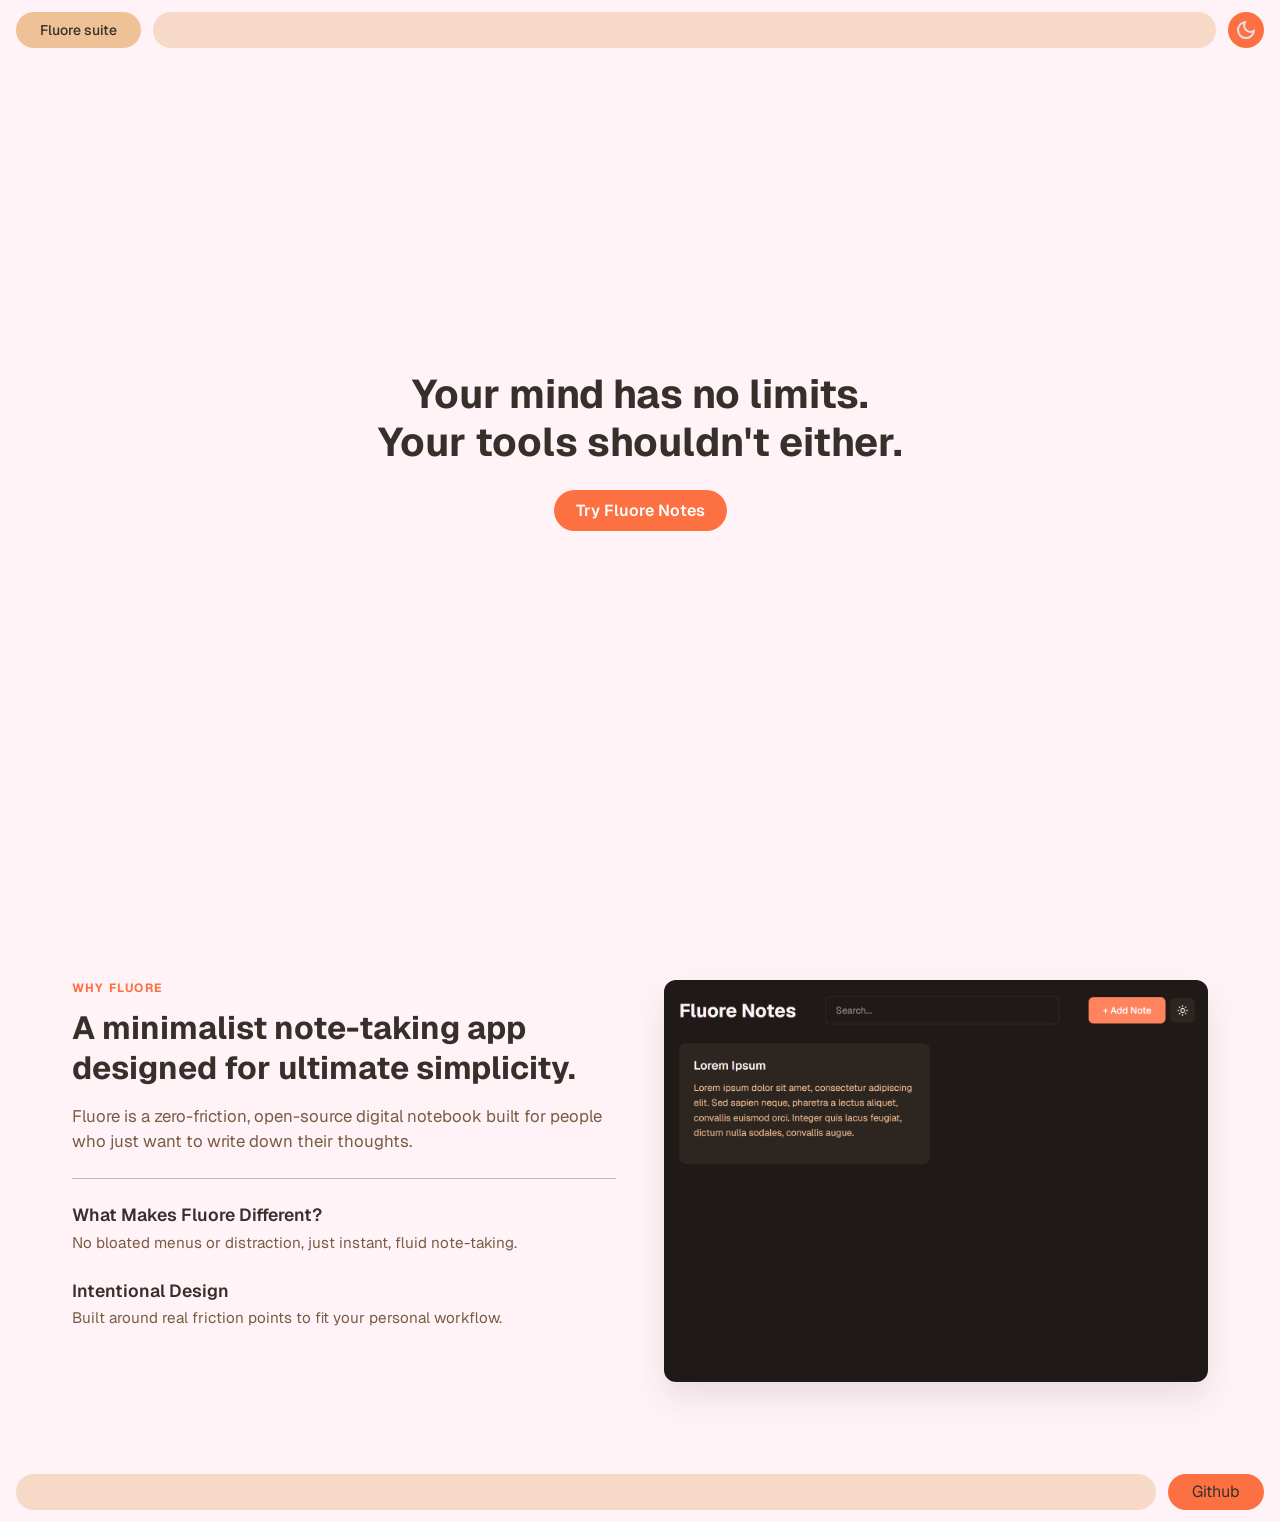
==== commit cc94e676: "themes" ====
--- a/apps/web/index.html
+++ b/apps/web/index.html
@@ -8,13 +8,16 @@
     <script src="app.js" defer></script>
 </head>
 
-<body class="dark-theme">
+<body>
     <div class="first-screen">
         <header>
             <nav class="navbar">
                 <div class="nav-brand">Fluore suite</div>
                 <div class="gap"></div>
-                <button class="theme-switch"></button>
+                <button id="themeToggleBtn" class="theme-switch" aria-label="Toggle theme">
+                    <svg xmlns="http://www.w3.org/2000/svg" height="24px" viewBox="0 -960 960 960" width="24px" fill="#e3e3e3"><path d="M565-395q35-35 35-85t-35-85q-35-35-85-35t-85 35q-35 35-35 85t35 85q35 35 85 35t85-35Zm-226.5 56.5Q280-397 280-480t58.5-141.5Q397-680 480-680t141.5 58.5Q680-563 680-480t-58.5 141.5Q563-280 480-280t-141.5-58.5ZM200-440H40v-80h160v80Zm720 0H760v-80h160v80ZM440-760v-160h80v160h-80Zm0 720v-160h80v160h-80ZM256-650l-101-97 57-59 96 100-52 56Zm492 496-97-101 53-55 101 97-57 59Zm-98-550 97-101 59 57-100 96-56-52ZM154-212l101-97 55 53-97 101-59-57Zm326-268Z"/></svg>
+                    <svg xmlns="http://www.w3.org/2000/svg" height="24px" viewBox="0 -960 960 960" width="24px" fill="#e3e3e3"><path d="M480-120q-150 0-255-105T120-480q0-150 105-255t255-105q14 0 27.5 1t26.5 3q-41 29-65.5 75.5T444-660q0 90 63 153t153 63q55 0 101-24.5t75-65.5q2 13 3 26.5t1 27.5q0 150-105 255T480-120Zm0-80q88 0 158-48.5T740-375q-20 5-40 8t-40 3q-123 0-209.5-86.5T364-660q0-20 3-40t8-40q-78 32-126.5 102T200-480q0 116 82 198t198 82Zm-10-270Z"/></svg>
+                </button>
             </nav>
         </header>
 
--- a/apps/web/style.css
+++ b/apps/web/style.css
@@ -148,10 +148,22 @@
 }
 
 .theme-switch {
-    background-color: var(--surface-color);
+    background-color: var(--brand-color);
     width: 36px; 
     cursor: pointer;
     flex-shrink: 0;
+}
+
+#themeToggleBtn svg:first-child {
+    display: none;
+}
+
+.dark-theme #themeToggleBtn svg:last-child {
+    display: none;
+}
+
+.dark-theme #themeToggleBtn svg:first-child {
+    display: block;
 }
 
 .login {
